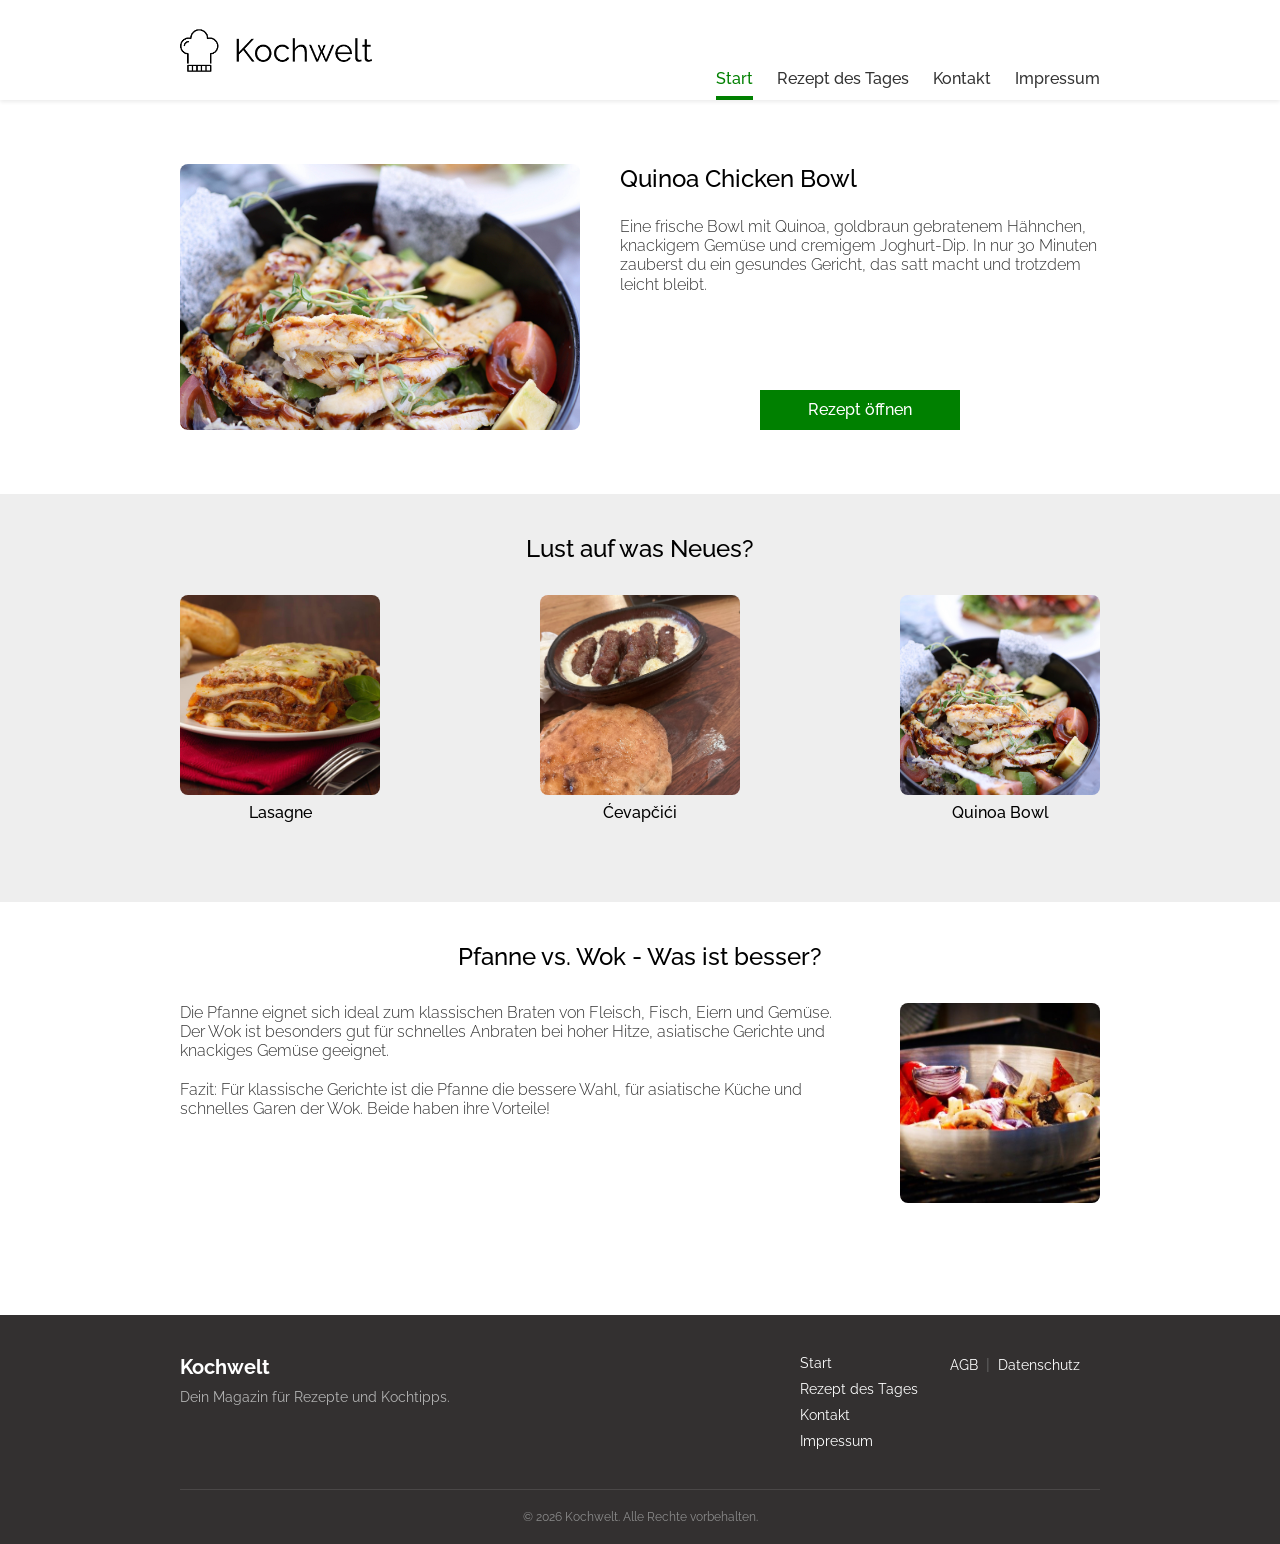
==== index.html @ 76f71943 "Footer auf allen Seiten, Rezeptseiten angepasst" ====
<!doctype html>
<html lang="de">

<head>
  <meta charset="UTF-8" />
  <meta name="viewport" content="width=device-width, initial-scale=1.0" />
  <title>Kochwelt</title>
  <link rel="preconnect" href="https://fonts.googleapis.com" />
  <link rel="preconnect" href="https://fonts.gstatic.com" crossorigin />
  <link href="https://fonts.googleapis.com/css2?family=Raleway:wght@300;400;500;600&display=swap" rel="stylesheet" />
  <link rel="stylesheet" href="style.css" />
</head>

<body>
    <header class="main-header">
      <a href="index.html" class="logo-link">
        <img src="img/logo.png" alt="Kochwelt Logo" class="logo-img" />
      </a>
      <nav class="navigation">
      <a href="index.html" class="nav-link active">Start</a>
      <a href="rezept-robin.html" class="nav-link">Rezept des Tages</a>
      <a href="contact.html" class="nav-link">Kontakt</a>
      <a href="Impressum.html" class="nav-link">Impressum</a>
      </nav>
    </header>

  <main>
    <section class="hero container">
      <img src="./img/quinoa-bowl.jpg" class="hero-image" alt="Quinoa Chicken Bowl" />
      <div class="hero-text">
        <h1>Quinoa Chicken Bowl</h1>
        <p class="hero-description">
          Eine frische Bowl mit Quinoa, goldbraun gebratenem Hähnchen,
          knackigem Gemüse und cremigem Joghurt-Dip. In nur 30 Minuten
          zauberst du ein gesundes Gericht, das satt macht und trotzdem leicht
          bleibt.
        </p>
        <a href="rezept-robin.html" class="hero-button">Rezept öffnen</a>
      </div>
    </section>

    <section class="neues">
      <div class="container">
        <h2>Lust auf was Neues?</h2>
        <div class="rezepte">
          <a href="./JB_Rezept_genau_gleich.html" class="rezept-karte">
            <img src="./img/Lasagne.jpg" alt="Lasagne" />
            <span>Lasagne</span>
          </a>

          <a href="./RMrezept.html" class="rezept-karte">
            <img src="./img/cevapcici.jpeg" alt="Ćevapčići" />
            <span>Ćevapčići</span>
          </a>

          <a href="./rezept-robin.html" class="rezept-karte">
            <img src="./img/quinoa-bowl.jpg" alt="Quinoa Bowl" />
            <span>Quinoa Bowl</span>
          </a>
        </div>
      </div>
    </section>

    <section class="artikel">
      <div class="container">
        <h2>Pfanne vs. Wok - Was ist besser?</h2>

        <div class="artikel-inhalt">
          <a href="#" class="artikel-text">
            <p>
              Die Pfanne eignet sich ideal zum klassischen Braten von Fleisch, Fisch, Eiern und Gemüse. Der Wok ist
              besonders gut für schnelles Anbraten bei hoher Hitze, asiatische Gerichte und knackiges Gemüse geeignet.
              <br>
              <br>
              Fazit: Für klassische Gerichte ist die Pfanne die bessere Wahl, für asiatische Küche und schnelles Garen
              der Wok. Beide haben ihre Vorteile!
            </p>
          </a>
          <div class="artikel-bild">
            <img src="./img/wok.jpg" alt="Gemüse im Wok" />
          </div>
        </div>
      </div>
    </section>
  </main>

    <footer class="site-footer">
      <div class="footer-container">
        <div class="footer-brand">
          <span class="footer-logo-text">Kochwelt</span>
          <p>Dein Magazin für Rezepte und Kochtipps.</p>
        </div>

        <div class="footer-links">
          <a href="index.html">Start</a>
          <a href="rezept-robin.html">Rezept des Tages</a>
          <a href="contact.html">Kontakt</a>
          <a href="Impressum.html">Impressum</a>
        </div>

        <div class="footer-legal">
          <a href="#">AGB</a>
          <span class="separator">|</span>
          <a href="#">Datenschutz</a>
        </div>
      </div>
      <div class="footer-bottom">
        <p>&copy; 2026 Kochwelt. Alle Rechte vorbehalten.</p>
      </div>
    </footer>
</body>

</html>
---- style.css ----
/* =========================================
   Kochwelt – gemeinsames Stylesheet
   (Header, Footer, Startseite)
   ========================================= */

* {
    box-sizing: border-box;
}

body {
    margin: 0;
    font-family: 'Raleway', sans-serif;
    color: #000;
    background-color: #fff;
}

.container {
    max-width: 960px;
    margin: 0 auto;
    padding: 0 20px;
}

/* ===== Header ===== */

/* Inhalt 920px breit + 20px Rand – genau wie .container */
.main-header {
    background-color: #fff;
    box-shadow: 0 2px 4px rgba(0, 0, 0, 0.08);
    position: relative;
    z-index: 10;
    height: 100px;
    padding: 0 max(20px, calc((100% - 920px) / 2));
    display: flex;
    justify-content: space-between;
    align-items: flex-end;
}

.logo-link,
.main-header > .logo-img {
    align-self: center;
}

.logo-img {
    display: block;
    height: 65px;
    width: auto;
}

.navigation {
    display: flex;
    gap: 24px;
}

.navigation .nav-link {
    color: #333;
    text-decoration: none;
    font-size: 16px;
    font-weight: 500;
    padding-bottom: 8px;
    border-bottom: 4px solid transparent;
    white-space: nowrap;
}

.navigation .nav-link.active {
    color: #008000;
    border-bottom-color: #008000;
}

/* ===== Startseite: Hero ===== */

.hero {
    display: flex;
    align-items: stretch;
    gap: 40px;
    padding-top: 64px;
    padding-bottom: 64px;
}

.hero-image {
    width: min(400px, 45%);
    height: 266px;
    object-fit: cover;
    border-radius: 8px;
    flex-shrink: 0;
}

.hero-text {
    flex: 1;
    display: flex;
    flex-direction: column;
}

.hero-text h1 {
    font-size: 24px;
    font-weight: 500;
    margin: 0 0 24px 0;
}

.hero-description {
    font-size: 16px;
    font-weight: 300;
    line-height: 1.2;
    color: #333;
    margin: 0 0 24px 0;
}

.hero-button {
    display: block;
    margin-top: auto;      /* schiebt den Button ganz nach unten */
    align-self: center;    /* horizontal mittig */
    width: 200px;
    max-width: 100%;
    height: 40px;
    line-height: 40px;
    text-align: center;
    background-color: #008000;
    color: #fff;
    text-decoration: none;
    font-family: 'Raleway', sans-serif;
    font-weight: 500;
    font-size: 16px;
}

.hero-button:hover {
    background-color: #006400;
}

/* ===== Startseite: Lust auf was Neues? ===== */

h2 {
    font-size: 24px;
    font-weight: 500;
    text-align: center;
    margin: 0 0 32px 0;
}

.neues {
    background-color: #eee;
    padding: 40px 0 80px 0;
}

.rezepte {
    display: flex;
    justify-content: space-between;
    gap: 20px;
}

.rezept-karte {
    display: flex;
    flex-direction: column;
    align-items: center;
    width: 200px;
    text-decoration: none;
    color: #000;
}

.rezept-karte img {
    width: 200px;
    height: 200px;
    object-fit: cover;
    border-radius: 8px;
    transition: transform 0.2s, box-shadow 0.2s;
}

.rezept-karte span {
    margin-top: 8px;
    font-size: 16px;
    font-weight: 500;
    text-align: center;
}

.rezept-karte:hover img {
    transform: scale(1.03);
    box-shadow: 0 4px 12px rgba(0, 0, 0, 0.25);
}

.rezept-karte:hover span {
    color: #008000;
}

/* ===== Startseite: Artikel ===== */

.artikel {
    padding: 40px 0 112px 0;
}

.artikel-inhalt {
    display: flex;
    justify-content: space-between;
    align-items: flex-start;
    gap: 40px;
}

.artikel-text {
    flex: 1;
    text-decoration: none;
    color: #333;
}

.artikel-text p {
    margin: 0;
    font-size: 16px;
    font-weight: 300;
    line-height: 1.2;
}

.artikel-text:hover p {
    color: #008000;
}

.artikel-bild img {
    display: block;
    width: 200px;
    height: 200px;
    object-fit: cover;
    border-radius: 8px;
}


/* ===== Footer – auf allen Seiten gleich ===== */
/* Inhalt 920px breit + 20px Rand – genau wie Header und .container */
.site-footer {
    background-color: #333030;
    color: #fff;
    font-family: 'Raleway', sans-serif;
    padding: 40px max(20px, calc((100% - 920px) / 2)) 20px;
}

.footer-container {
    display: flex;
    flex-wrap: wrap;
    justify-content: space-between;
    align-items: flex-start;
    padding-bottom: 20px;
    border-bottom: 1px solid #4a4747;
}

.footer-brand {
    flex: 1;
    min-width: 250px;
    margin-bottom: 20px;
}

.footer-brand .footer-logo-text {
    font-size: 20px;
    font-weight: bold;
    display: block;
    margin-bottom: 10px;
}

.footer-brand p {
    color: #b3b3b3;
    font-size: 14px;
    margin: 0;
}

.footer-links,
.footer-legal {
    display: flex;
    flex-direction: column;
    gap: 10px;
    min-width: 150px;
    margin-bottom: 20px;
}

.footer-links a,
.footer-legal a {
    color: #fff;
    text-decoration: none;
    font-size: 14px;
}

.footer-links a:hover,
.footer-legal a:hover {
    color: #5ea134;
}

.footer-legal {
    flex-direction: row;
    align-items: center;
    gap: 8px;
}

.footer-legal .separator {
    color: #666;
}

.footer-bottom {
    margin: 20px 0 0 0;
    text-align: center;
    font-size: 12px;
    color: #8c8c8c;
}

.footer-bottom p {
    margin: 0;
}


@media (max-width: 768px) {
    .main-header {
        flex-direction: column;
        align-items: center;
        height: auto;
        padding-top: 16px;
        gap: 16px;
    }

    .navigation {
        gap: 12px;
        flex-wrap: wrap;
        justify-content: center;
    }

    .hero {
        flex-direction: column;
        padding-top: 32px;
        padding-bottom: 32px;
    }

    .hero-image {
        width: 100%;
        height: 250px;
    }

    .hero-button {
        margin-top: 8px;
    }

    .rezepte {
        flex-direction: column;
        align-items: center;
    }

    .artikel-inhalt {
        flex-direction: column;
        align-items: center;
    }

    .footer-container {
        flex-direction: column;
        align-items: center;
        text-align: center;
    }

    .footer-brand {
        flex: none;
        min-width: 0;
    }

    .footer-links {
        align-items: center;
        min-width: 0;
    }

    .footer-legal {
        justify-content: center;
        min-width: 0;
    }
}
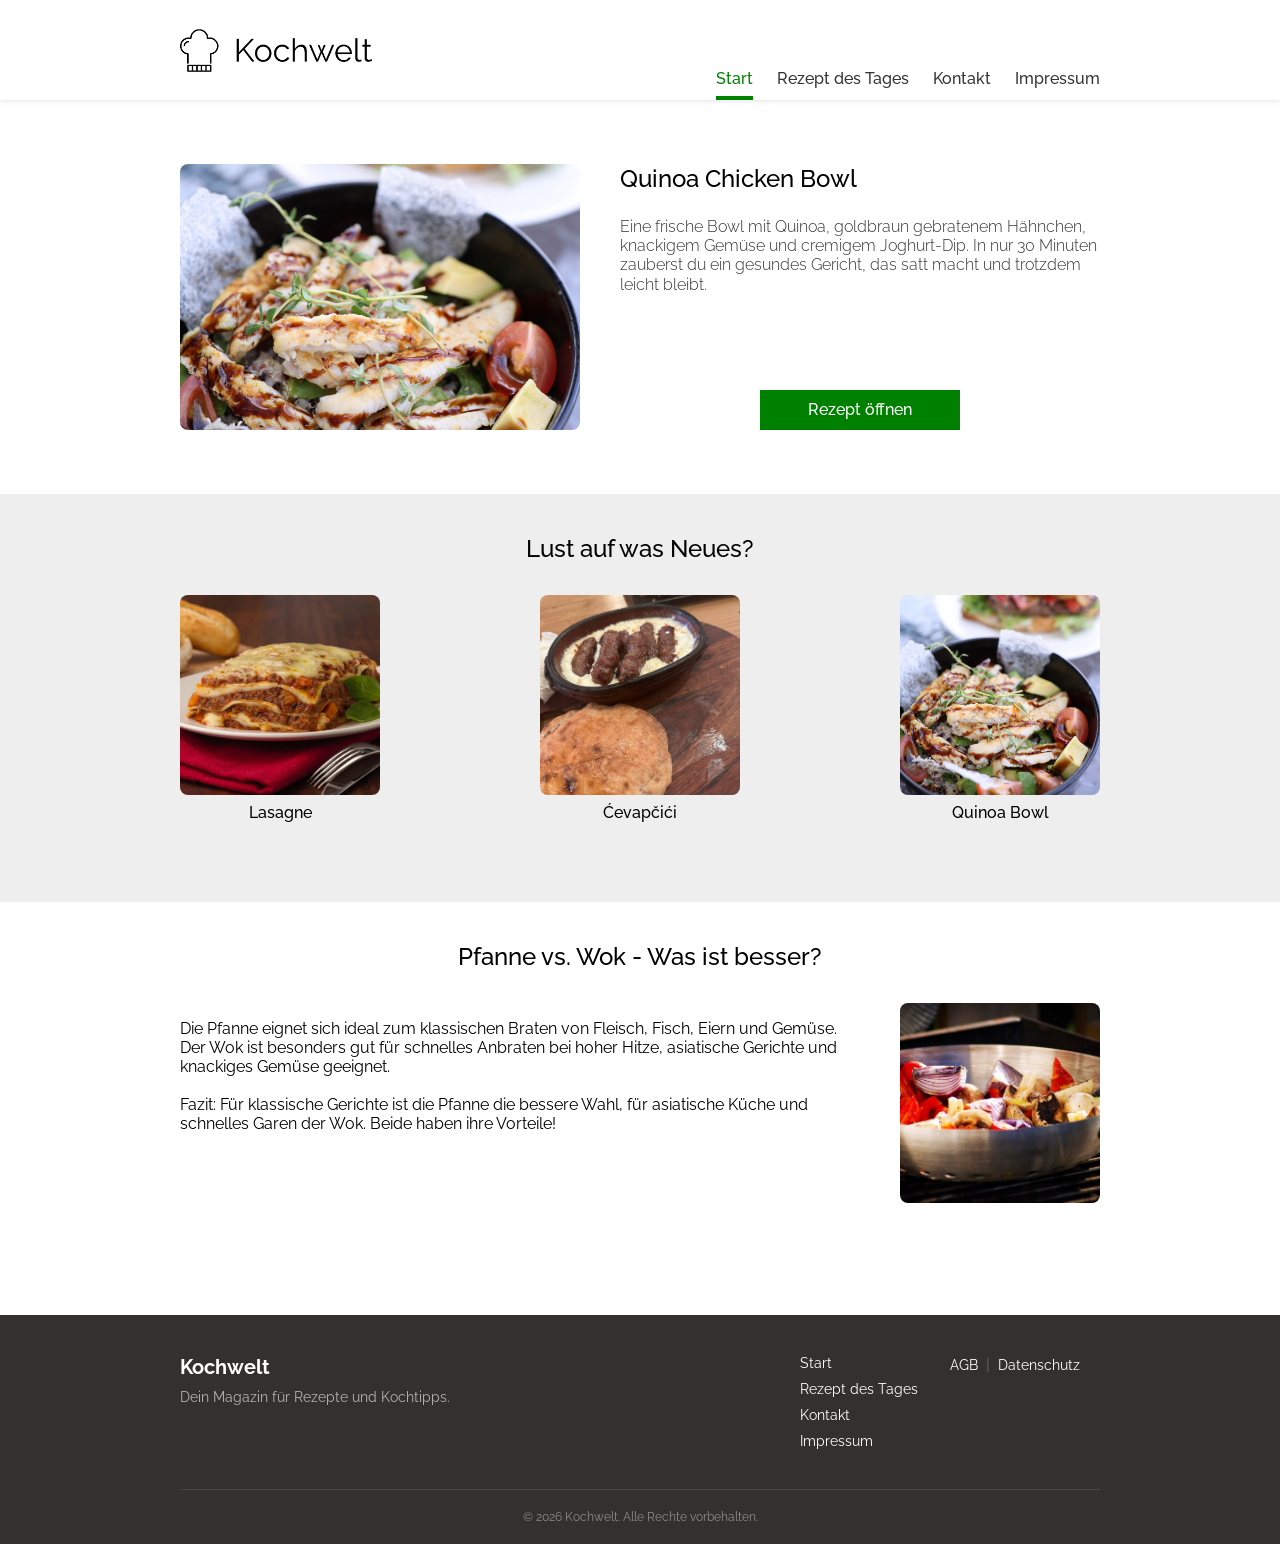
==== commit 376b8882: "Sexy v2" ====
--- a/index.html
+++ b/index.html
@@ -12,17 +12,17 @@
 </head>
 
 <body>
-    <header class="main-header">
-      <a href="index.html" class="logo-link">
-        <img src="img/logo.png" alt="Kochwelt Logo" class="logo-img" />
-      </a>
-      <nav class="navigation">
-      <a href="index.html" class="nav-link active">Start</a>
-      <a href="rezept-robin.html" class="nav-link">Rezept des Tages</a>
-      <a href="contact.html" class="nav-link">Kontakt</a>
-      <a href="Impressum.html" class="nav-link">Impressum</a>
-      </nav>
-    </header>
+  <header class="main-header">
+    <a href="index.html" class="logo-link">
+      <img src="img/logo.png" alt="Kochwelt Logo" class="logo-img" />
+    </a>
+    <nav class="navigation">
+      <a href="./index.html" class="nav-link active">Start</a>
+      <a href="./rezept-robin.html" class="nav-link">Rezept des Tages</a>
+      <a href="./contact.html" class="nav-link">Kontakt</a>
+      <a href="./Impressum.html" class="nav-link">Impressum</a>
+    </nav>
+  </header>
 
   <main>
     <section class="hero container">
@@ -66,7 +66,7 @@
         <h2>Pfanne vs. Wok - Was ist besser?</h2>
 
         <div class="artikel-inhalt">
-          <a href="#" class="artikel-text">
+          
             <p>
               Die Pfanne eignet sich ideal zum klassischen Braten von Fleisch, Fisch, Eiern und Gemüse. Der Wok ist
               besonders gut für schnelles Anbraten bei hoher Hitze, asiatische Gerichte und knackiges Gemüse geeignet.
@@ -84,30 +84,30 @@
     </section>
   </main>
 
-    <footer class="site-footer">
-      <div class="footer-container">
-        <div class="footer-brand">
-          <span class="footer-logo-text">Kochwelt</span>
-          <p>Dein Magazin für Rezepte und Kochtipps.</p>
-        </div>
+  <footer class="site-footer">
+    <div class="footer-container">
+      <div class="footer-brand">
+        <span class="footer-logo-text">Kochwelt</span>
+        <p>Dein Magazin für Rezepte und Kochtipps.</p>
+      </div>
 
-        <div class="footer-links">
-          <a href="index.html">Start</a>
-          <a href="rezept-robin.html">Rezept des Tages</a>
-          <a href="contact.html">Kontakt</a>
-          <a href="Impressum.html">Impressum</a>
-        </div>
+      <div class="footer-links">
+        <a href="./index.html">Start</a>
+        <a href="./rezept-robin.html">Rezept des Tages</a>
+        <a href="./contact.html">Kontakt</a>
+        <a href="./Impressum.html">Impressum</a>
+      </div>
 
-        <div class="footer-legal">
-          <a href="#">AGB</a>
-          <span class="separator">|</span>
-          <a href="#">Datenschutz</a>
-        </div>
+      <div class="footer-legal">
+        <a href="#">AGB</a>
+        <span class="separator">|</span>
+        <a href="#">Datenschutz</a>
       </div>
-      <div class="footer-bottom">
-        <p>&copy; 2026 Kochwelt. Alle Rechte vorbehalten.</p>
-      </div>
-    </footer>
+    </div>
+    <div class="footer-bottom">
+      <p>&copy; 2026 Kochwelt. Alle Rechte vorbehalten.</p>
+    </div>
+  </footer>
 </body>
 
 </html>
--- a/style.css
+++ b/style.css
@@ -1,7 +1,3 @@
-/* =========================================
-   Kochwelt – gemeinsames Stylesheet
-   (Header, Footer, Startseite)
-   ========================================= */
 
 * {
     box-sizing: border-box;
@@ -20,9 +16,7 @@
     padding: 0 20px;
 }
 
-/* ===== Header ===== */
-
-/* Inhalt 920px breit + 20px Rand – genau wie .container */
+
 .main-header {
     background-color: #fff;
     box-shadow: 0 2px 4px rgba(0, 0, 0, 0.08);
@@ -66,7 +60,7 @@
     border-bottom-color: #008000;
 }
 
-/* ===== Startseite: Hero ===== */
+
 
 .hero {
     display: flex;
@@ -106,8 +100,8 @@
 
 .hero-button {
     display: block;
-    margin-top: auto;      /* schiebt den Button ganz nach unten */
-    align-self: center;    /* horizontal mittig */
+    margin-top: auto;      
+    align-self: center;    
     width: 200px;
     max-width: 100%;
     height: 40px;
@@ -125,7 +119,7 @@
     background-color: #006400;
 }
 
-/* ===== Startseite: Lust auf was Neues? ===== */
+
 
 h2 {
     font-size: 24px;
@@ -178,7 +172,7 @@
     color: #008000;
 }
 
-/* ===== Startseite: Artikel ===== */
+
 
 .artikel {
     padding: 40px 0 112px 0;
@@ -217,8 +211,7 @@
 }
 
 
-/* ===== Footer – auf allen Seiten gleich ===== */
-/* Inhalt 920px breit + 20px Rand – genau wie Header und .container */
+
 .site-footer {
     background-color: #333030;
     color: #fff;
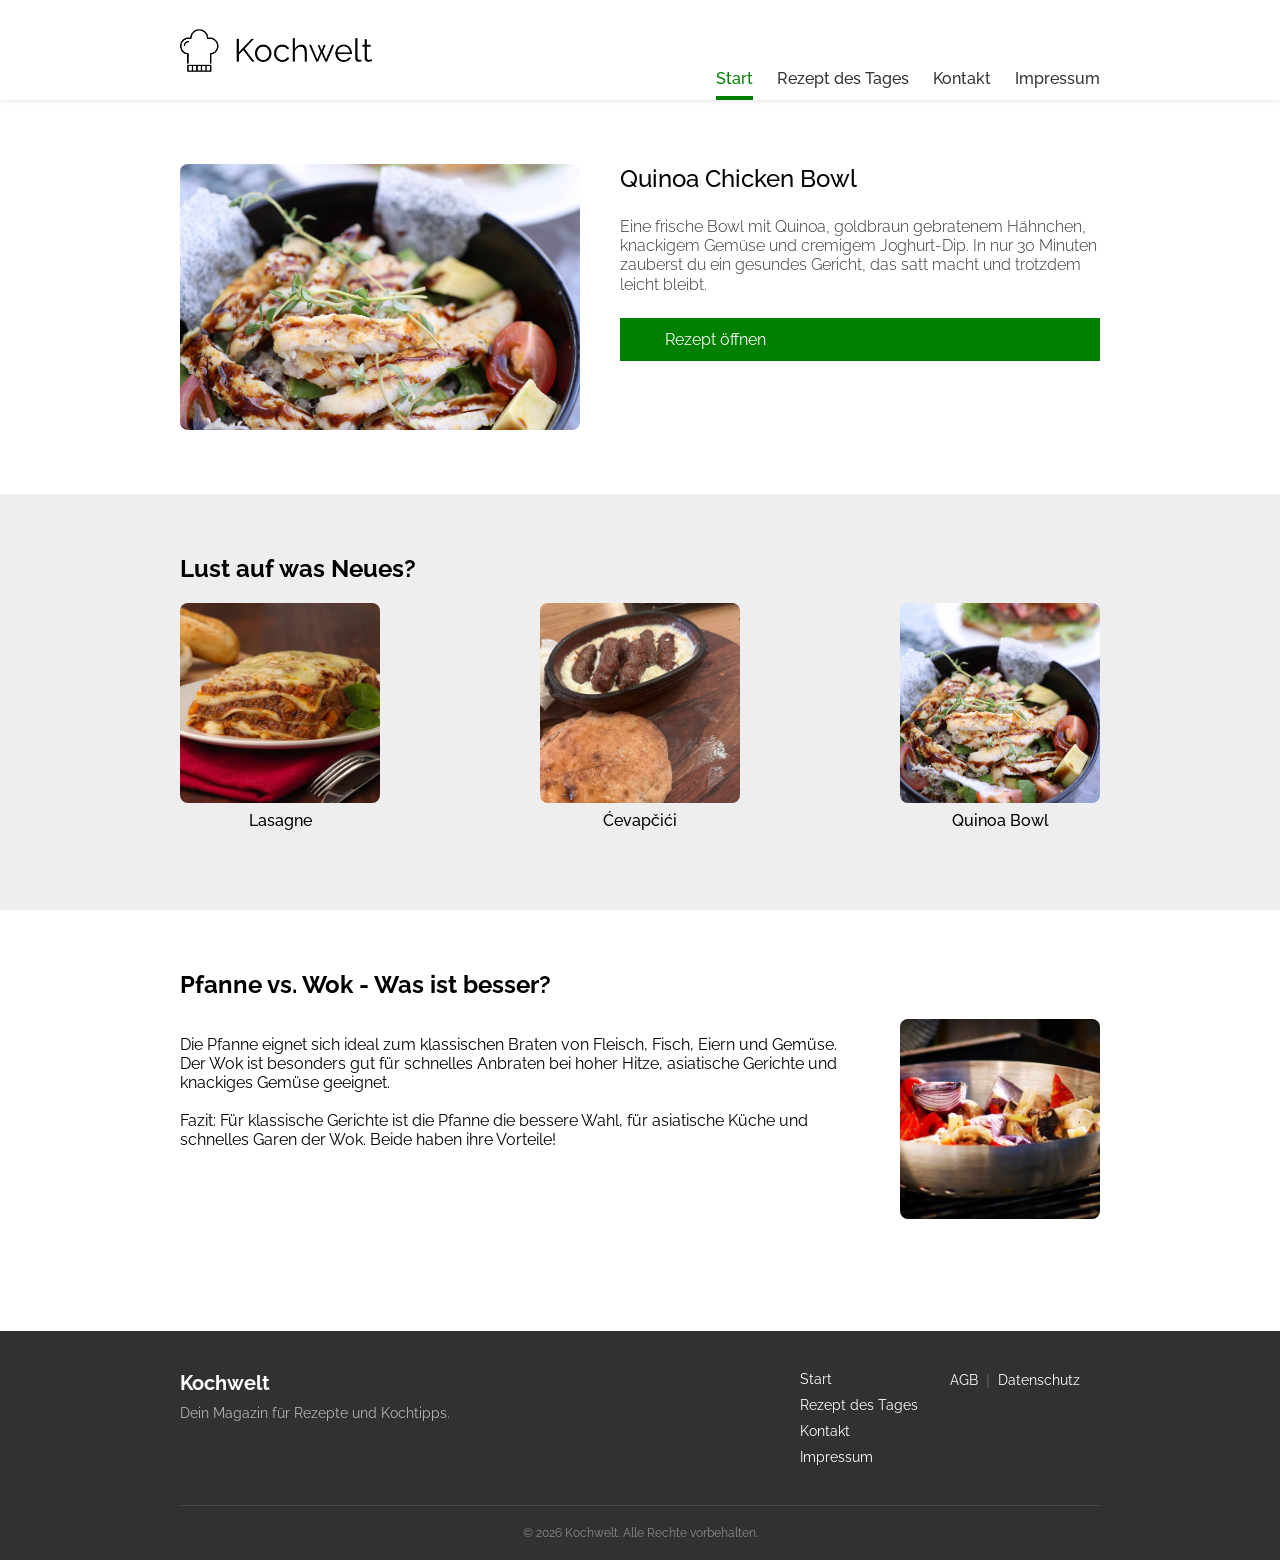
==== commit c72da742: "Merge branch 'main' into robert-fixes" ====
--- a/index.html
+++ b/index.html
@@ -1,15 +1,17 @@
 <!doctype html>
 <html lang="de">
-
-<head>
-  <meta charset="UTF-8" />
-  <meta name="viewport" content="width=device-width, initial-scale=1.0" />
-  <title>Kochwelt</title>
-  <link rel="preconnect" href="https://fonts.googleapis.com" />
-  <link rel="preconnect" href="https://fonts.gstatic.com" crossorigin />
-  <link href="https://fonts.googleapis.com/css2?family=Raleway:wght@300;400;500;600&display=swap" rel="stylesheet" />
-  <link rel="stylesheet" href="style.css" />
-</head>
+  <head>
+    <meta charset="UTF-8" />
+    <meta name="viewport" content="width=device-width, initial-scale=1.0" />
+    <title>Kochwelt</title>
+    <link rel="preconnect" href="https://fonts.googleapis.com" />
+    <link rel="preconnect" href="https://fonts.gstatic.com" crossorigin />
+    <link
+      href="https://fonts.googleapis.com/css2?family=Raleway:ital,wght@0,100..900;1,100..900&display=swap"
+      rel="stylesheet"
+    />
+    <link rel="stylesheet" href="style.css" />
+  </head>
 
 <body>
   <header class="main-header">
--- a/style.css
+++ b/style.css
@@ -1,4 +1,3 @@
-
 * {
     box-sizing: border-box;
 }
@@ -30,7 +29,7 @@
 }
 
 .logo-link,
-.main-header > .logo-img {
+.main-header>.logo-img {
     align-self: center;
 }
 
@@ -59,7 +58,6 @@
     color: #008000;
     border-bottom-color: #008000;
 }
-
 
 
 .hero {
@@ -98,34 +96,22 @@
     margin: 0 0 24px 0;
 }
 
+
+
+.hero-button:hover {
+    background-color: #006400;
+}
+
 .hero-button {
-    display: block;
-    margin-top: auto;      
-    align-self: center;    
-    width: 200px;
-    max-width: 100%;
-    height: 40px;
-    line-height: 40px;
-    text-align: center;
+    display: inline-block;
     background-color: #008000;
     color: #fff;
     text-decoration: none;
-    font-family: 'Raleway', sans-serif;
-    font-weight: 500;
-    font-size: 16px;
+    padding: 12px 45px;
 }
 
 .hero-button:hover {
-    background-color: #006400;
-}
-
-
-
-h2 {
-    font-size: 24px;
-    font-weight: 500;
-    text-align: center;
-    margin: 0 0 32px 0;
+    background-color: #1e5433;
 }
 
 .neues {
@@ -317,7 +303,18 @@
     }
 
     .hero-button {
+        align-self: center;
+        margin-left: auto;
+        margin-right: auto;
+
+    }
+
+
+    .hero-button {
         margin-top: 8px;
+        display: flex;
+        flex-direction: column;
+        align-items: center;
     }
 
     .rezepte {
@@ -350,4 +347,4 @@
         justify-content: center;
         min-width: 0;
     }
-}
+}
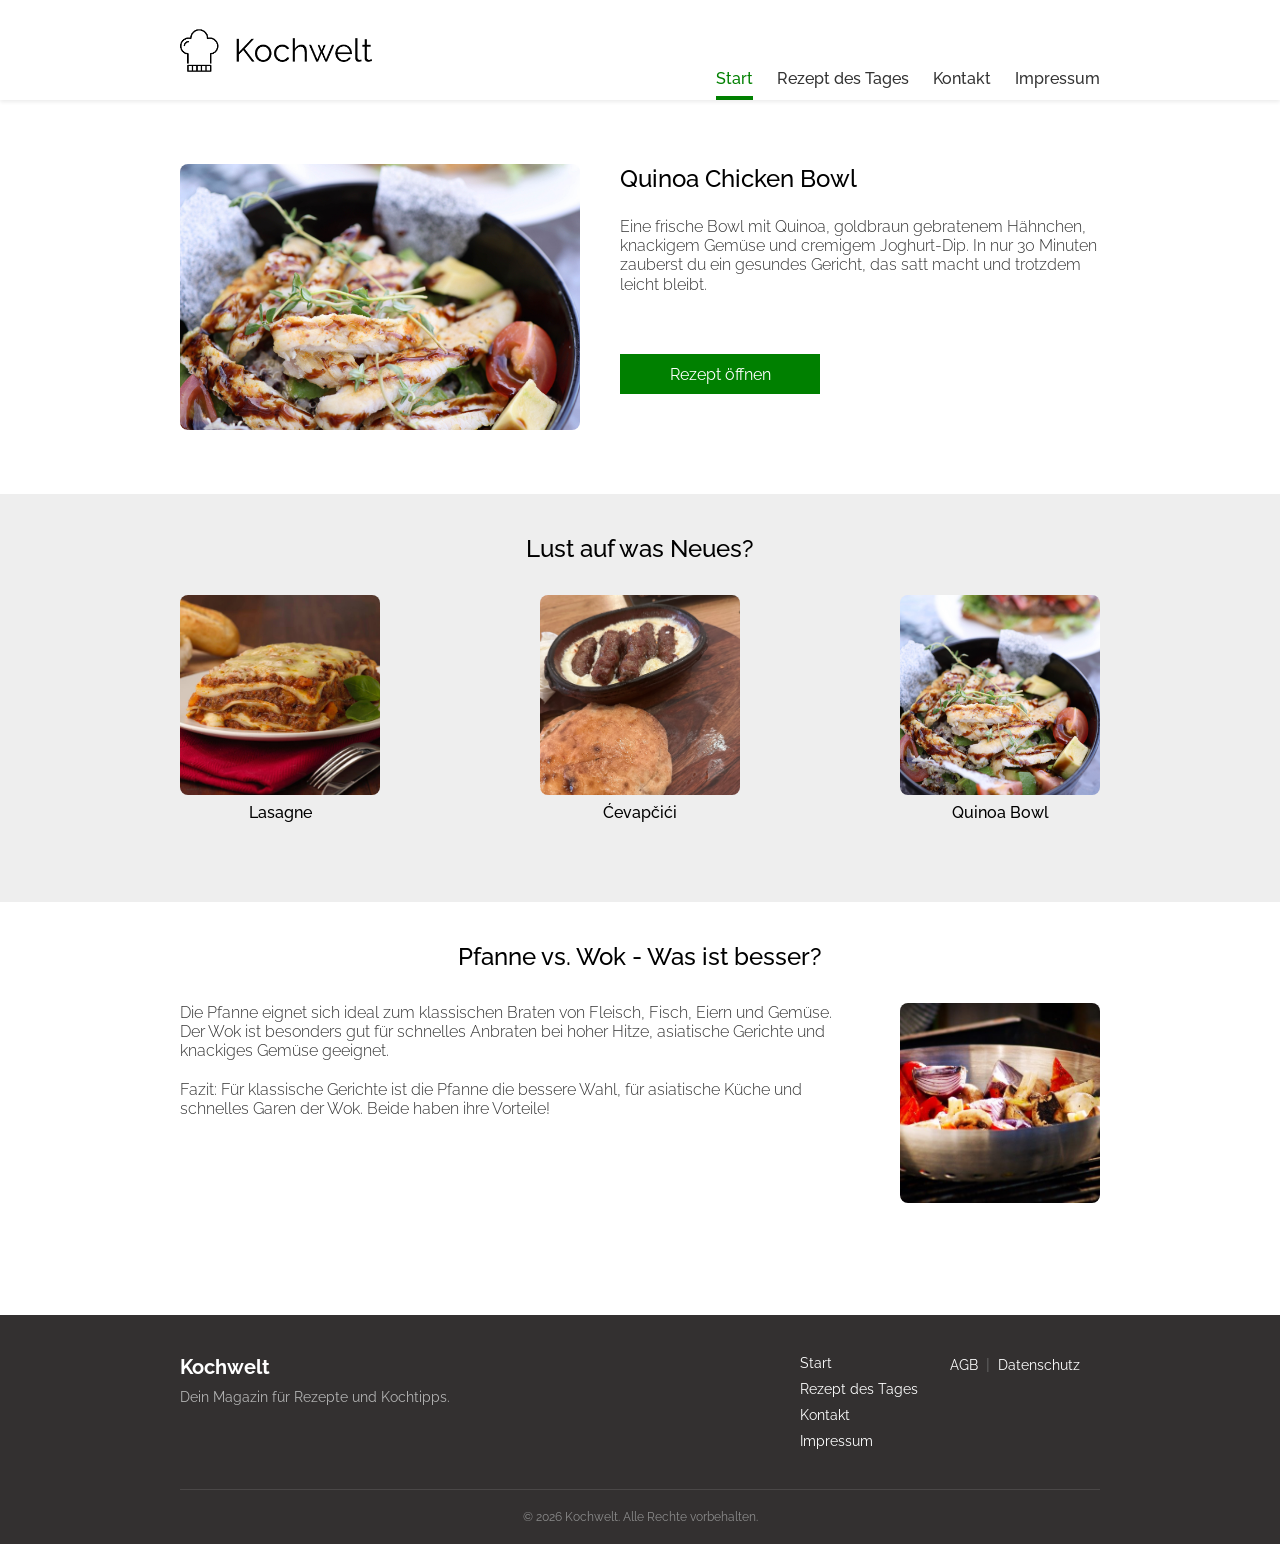
==== commit f5676c79: "Schrift, Button und Ueberschriften korrigiert" ====
--- a/index.html
+++ b/index.html
@@ -7,7 +7,7 @@
     <link rel="preconnect" href="https://fonts.googleapis.com" />
     <link rel="preconnect" href="https://fonts.gstatic.com" crossorigin />
     <link
-      href="https://fonts.googleapis.com/css2?family=Raleway:ital,wght@0,100..900;1,100..900&display=swap"
+      href="https://fonts.googleapis.com/css2?family=Raleway:wght@300;400;500;600;700&display=swap"
       rel="stylesheet"
     />
     <link rel="stylesheet" href="style.css" />
@@ -68,7 +68,7 @@
         <h2>Pfanne vs. Wok - Was ist besser?</h2>
 
         <div class="artikel-inhalt">
-          
+          <a href="#" class="artikel-text">
             <p>
               Die Pfanne eignet sich ideal zum klassischen Braten von Fleisch, Fisch, Eiern und Gemüse. Der Wok ist
               besonders gut für schnelles Anbraten bei hoher Hitze, asiatische Gerichte und knackiges Gemüse geeignet.
--- a/style.css
+++ b/style.css
@@ -7,6 +7,13 @@
     font-family: 'Raleway', sans-serif;
     color: #000;
     background-color: #fff;
+}
+
+/* Buttons und Eingabefelder nutzen sonst die Systemschrift */
+button,
+input,
+textarea {
+    font-family: inherit;
 }
 
 .container {
@@ -97,21 +104,34 @@
 }
 
 
-
-.hero-button:hover {
-    background-color: #006400;
-}
-
 .hero-button {
-    display: inline-block;
+    display: flex;
+    align-items: center;
+    justify-content: center;
+    align-self: flex-start;   /* links unter dem Text – wie im Mockup */
+    margin-top: auto;         /* nach unten schieben ...                     */
+    margin-bottom: 36px;      /* ... aber 36px über der Bildkante – wie im Mockup */
+    width: 200px;
+    height: 40px;
     background-color: #008000;
     color: #fff;
     text-decoration: none;
-    padding: 12px 45px;
+    font-size: 16px;
+    font-weight: 400;
 }
 
 .hero-button:hover {
     background-color: #1e5433;
+}
+
+/* ===== Überschriften der Startseite: mittig ===== */
+
+.neues h2,
+.artikel h2 {
+    font-size: 24px;
+    font-weight: 500;
+    text-align: center;
+    margin: 0 0 32px 0;
 }
 
 .neues {
@@ -159,7 +179,6 @@
 }
 
 
-
 .artikel {
     padding: 40px 0 112px 0;
 }
@@ -197,7 +216,6 @@
 }
 
 
-
 .site-footer {
     background-color: #333030;
     color: #fff;
@@ -302,19 +320,36 @@
         height: 250px;
     }
 
+    .hero-text h1 {
+        margin-bottom: 16px;
+    }
+
     .hero-button {
         align-self: center;
-        margin-left: auto;
-        margin-right: auto;
-
-    }
-
-
-    .hero-button {
         margin-top: 8px;
-        display: flex;
-        flex-direction: column;
-        align-items: center;
+        margin-bottom: 0;
+    }
+
+    .neues {
+        padding: 32px 0 48px 0;
+    }
+
+    .neues h2,
+    .artikel h2 {
+        font-size: 22px;
+        margin-bottom: 24px;
+    }
+
+    .rezepte {
+        gap: 32px;
+    }
+
+    .artikel {
+        padding: 32px 0 64px 0;
+    }
+
+    .artikel-inhalt {
+        gap: 24px;
     }
 
     .rezepte {
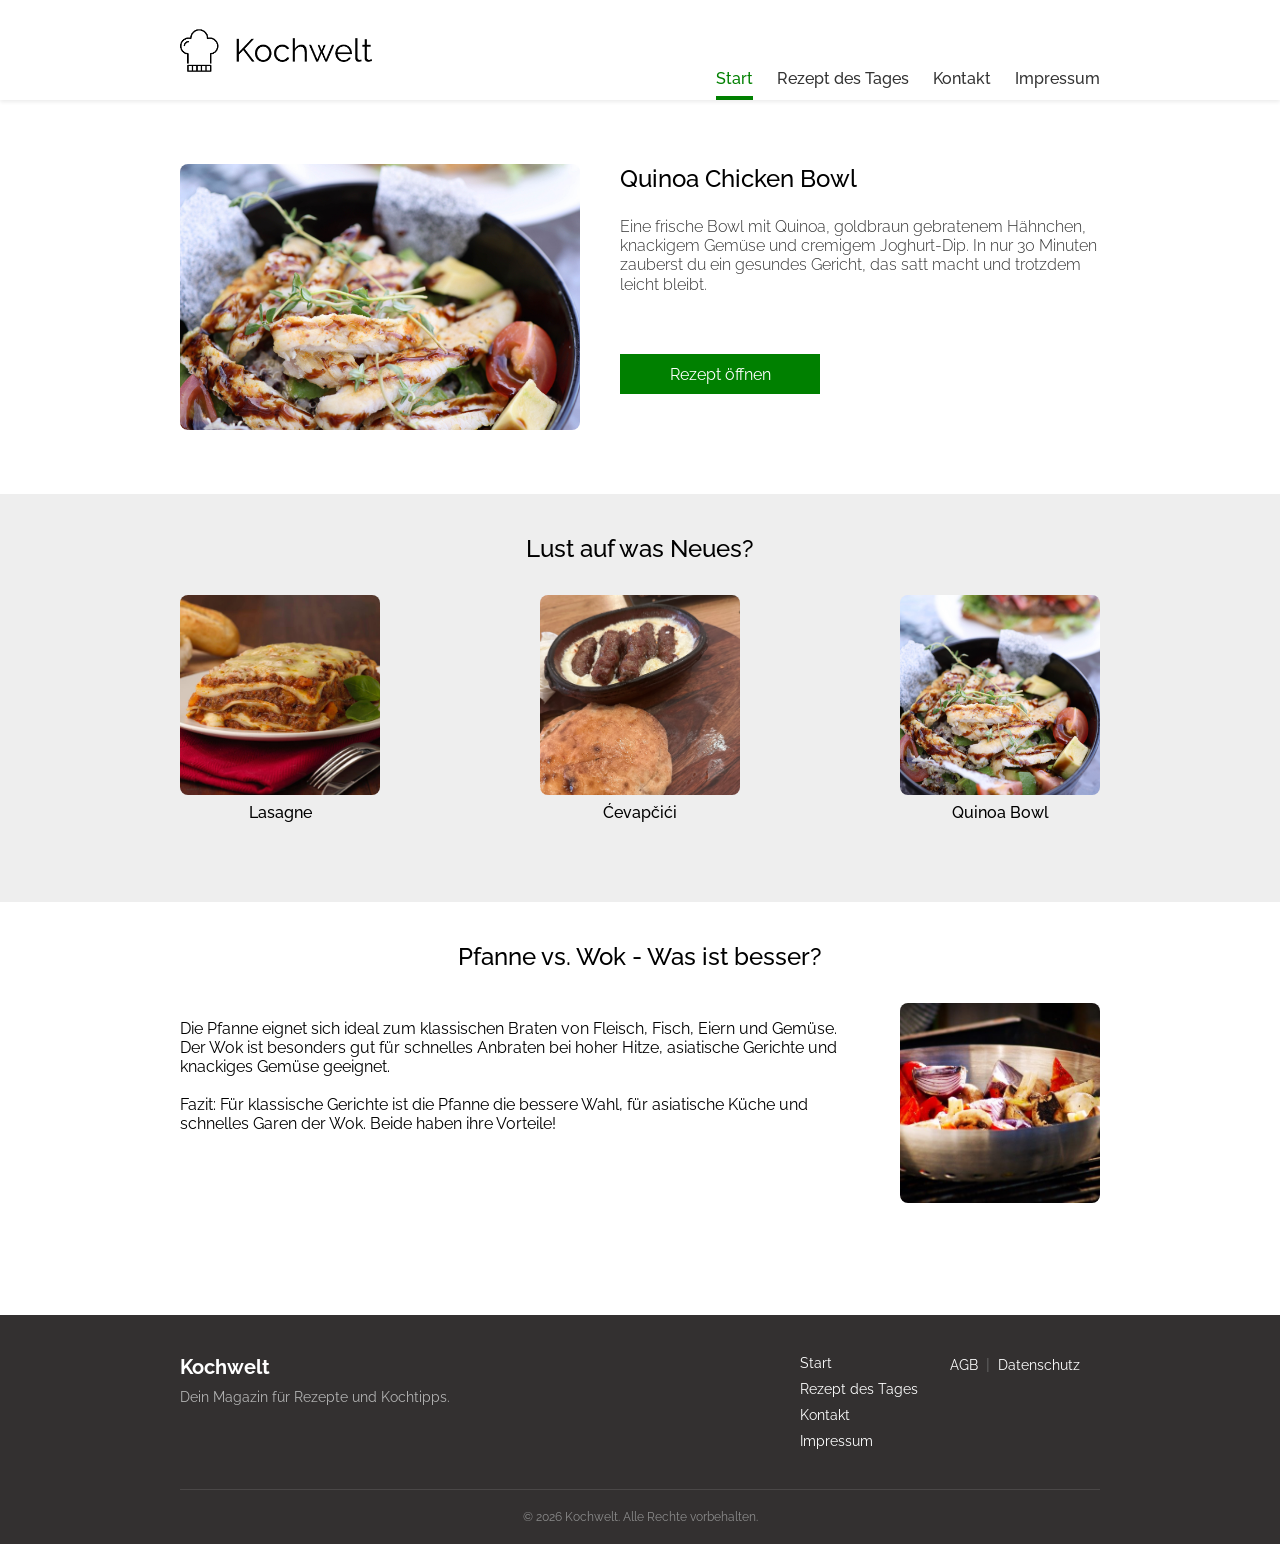
==== commit 3569192d: "Link entfernt" ====
--- a/index.html
+++ b/index.html
@@ -68,7 +68,7 @@
         <h2>Pfanne vs. Wok - Was ist besser?</h2>
 
         <div class="artikel-inhalt">
-          <a href="#" class="artikel-text">
+          
             <p>
               Die Pfanne eignet sich ideal zum klassischen Braten von Fleisch, Fisch, Eiern und Gemüse. Der Wok ist
               besonders gut für schnelles Anbraten bei hoher Hitze, asiatische Gerichte und knackiges Gemüse geeignet.
--- a/style.css
+++ b/style.css
@@ -9,7 +9,6 @@
     background-color: #fff;
 }
 
-/* Buttons und Eingabefelder nutzen sonst die Systemschrift */
 button,
 input,
 textarea {
@@ -108,9 +107,9 @@
     display: flex;
     align-items: center;
     justify-content: center;
-    align-self: flex-start;   /* links unter dem Text – wie im Mockup */
-    margin-top: auto;         /* nach unten schieben ...                     */
-    margin-bottom: 36px;      /* ... aber 36px über der Bildkante – wie im Mockup */
+    align-self: flex-start;   
+    margin-top: auto;         
+    margin-bottom: 36px;      
     width: 200px;
     height: 40px;
     background-color: #008000;
@@ -124,7 +123,7 @@
     background-color: #1e5433;
 }
 
-/* ===== Überschriften der Startseite: mittig ===== */
+
 
 .neues h2,
 .artikel h2 {
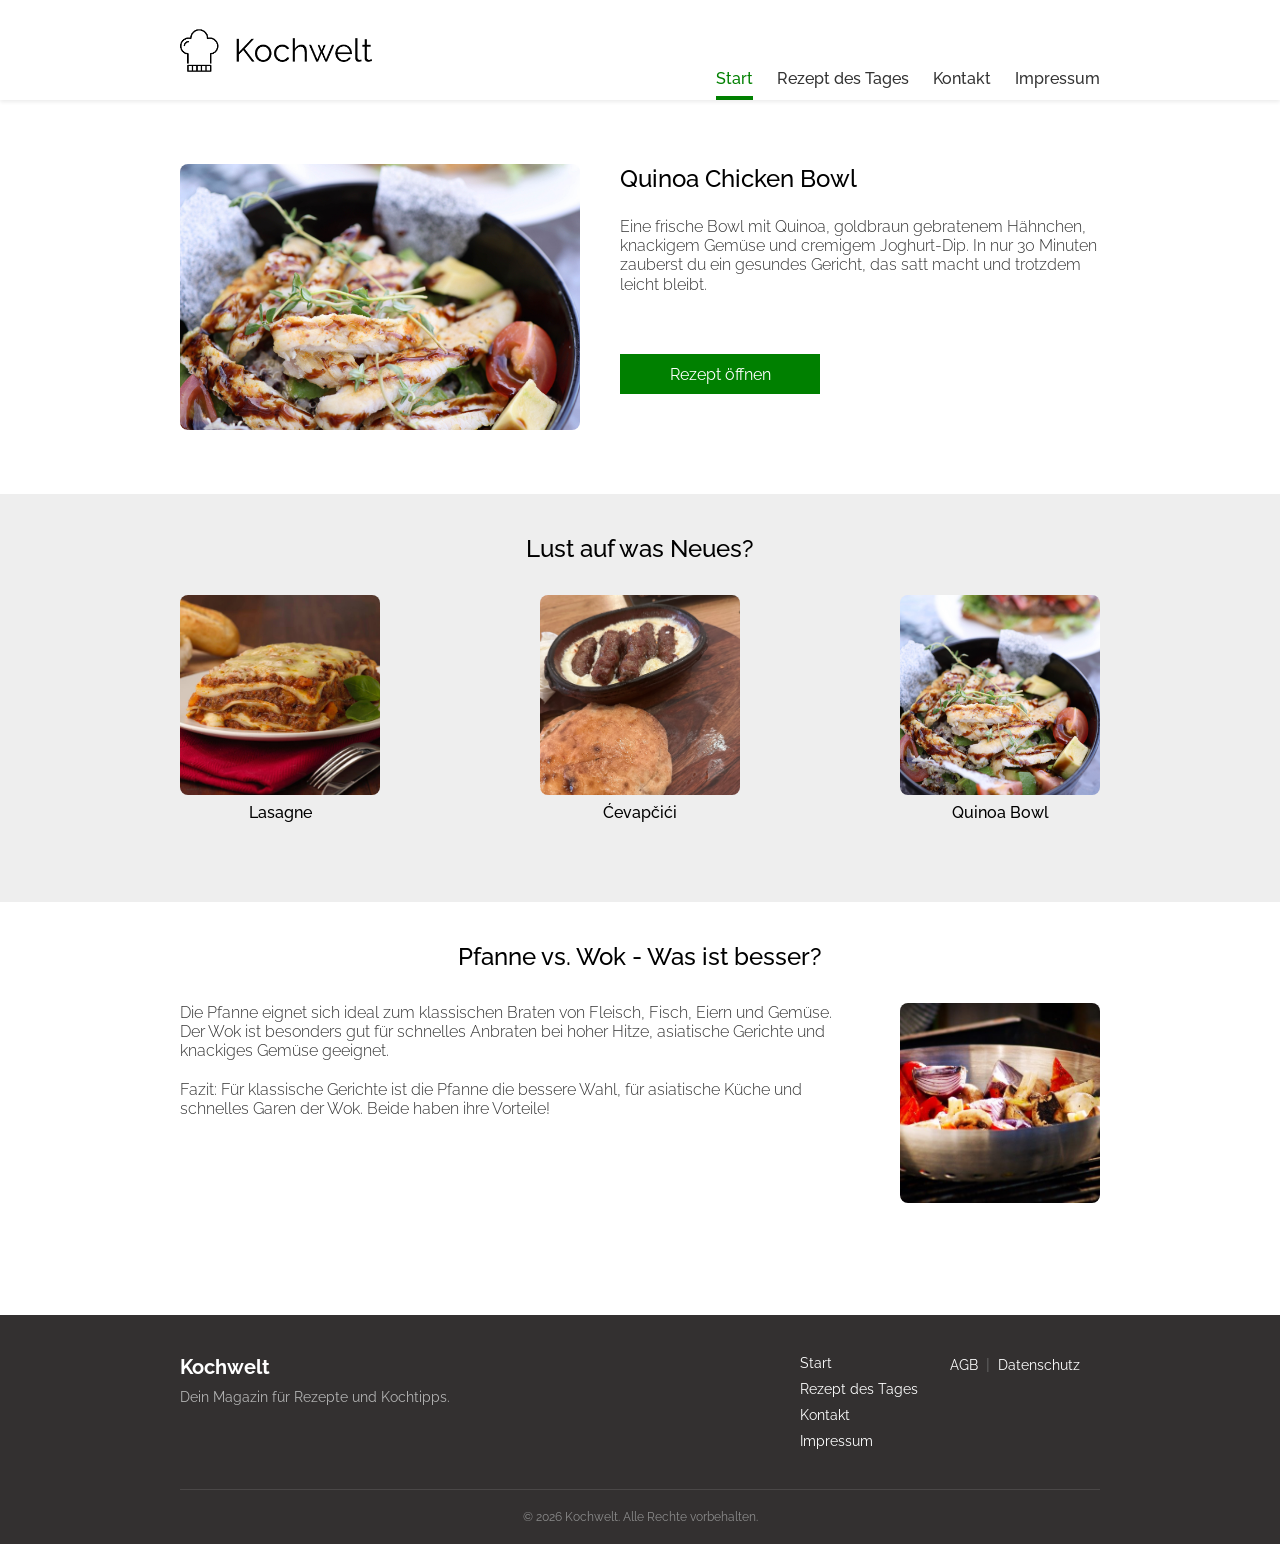
==== commit 9a7192d8: "Anpassung der Eingabefeld bei der Rezepetseite" ====
--- a/index.html
+++ b/index.html
@@ -68,7 +68,7 @@
         <h2>Pfanne vs. Wok - Was ist besser?</h2>
 
         <div class="artikel-inhalt">
-          
+          <div class="artikel-text">
             <p>
               Die Pfanne eignet sich ideal zum klassischen Braten von Fleisch, Fisch, Eiern und Gemüse. Der Wok ist
               besonders gut für schnelles Anbraten bei hoher Hitze, asiatische Gerichte und knackiges Gemüse geeignet.
@@ -77,7 +77,7 @@
               Fazit: Für klassische Gerichte ist die Pfanne die bessere Wahl, für asiatische Küche und schnelles Garen
               der Wok. Beide haben ihre Vorteile!
             </p>
-          </a>
+          </div>
           <div class="artikel-bild">
             <img src="./img/wok.jpg" alt="Gemüse im Wok" />
           </div>
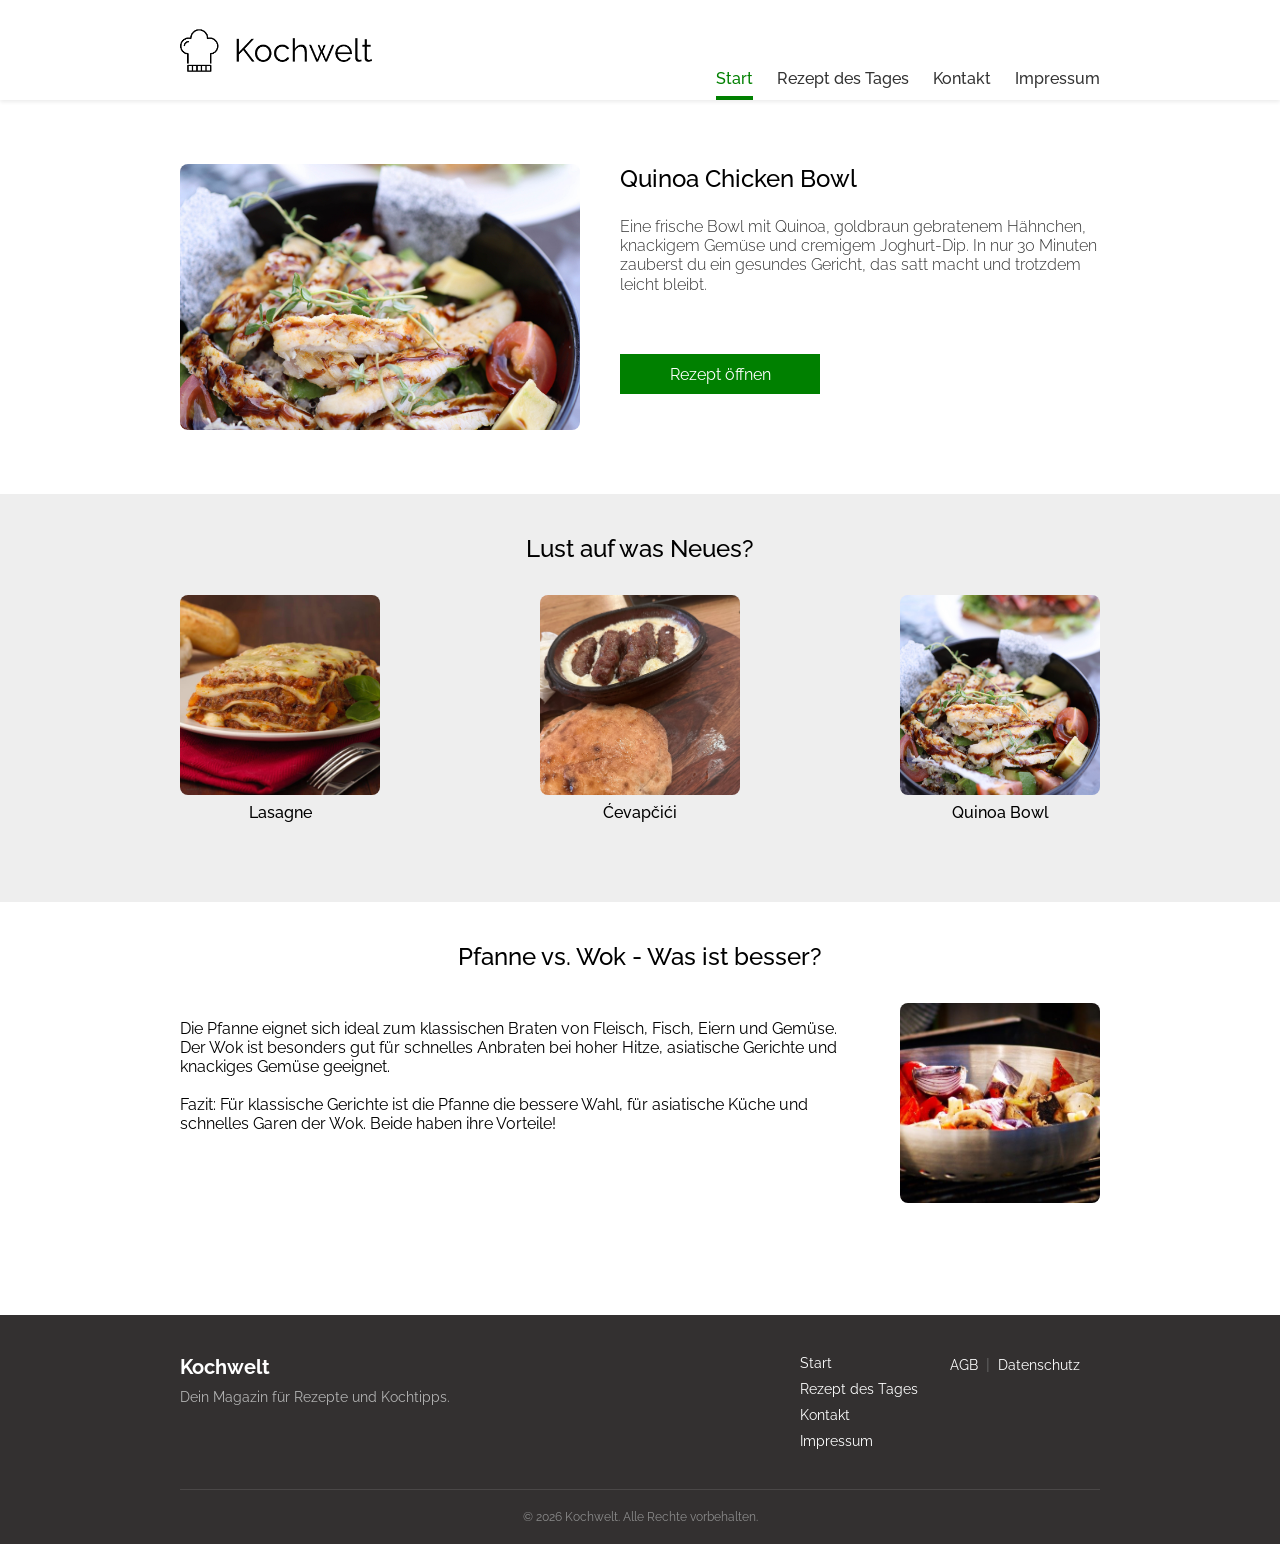
==== commit 168a090c: "Link entfernt P tag" ====
--- a/index.html
+++ b/index.html
@@ -68,7 +68,7 @@
         <h2>Pfanne vs. Wok - Was ist besser?</h2>
 
         <div class="artikel-inhalt">
-          <div class="artikel-text">
+         
             <p>
               Die Pfanne eignet sich ideal zum klassischen Braten von Fleisch, Fisch, Eiern und Gemüse. Der Wok ist
               besonders gut für schnelles Anbraten bei hoher Hitze, asiatische Gerichte und knackiges Gemüse geeignet.
@@ -77,7 +77,7 @@
               Fazit: Für klassische Gerichte ist die Pfanne die bessere Wahl, für asiatische Küche und schnelles Garen
               der Wok. Beide haben ihre Vorteile!
             </p>
-          </div>
+          
           <div class="artikel-bild">
             <img src="./img/wok.jpg" alt="Gemüse im Wok" />
           </div>
